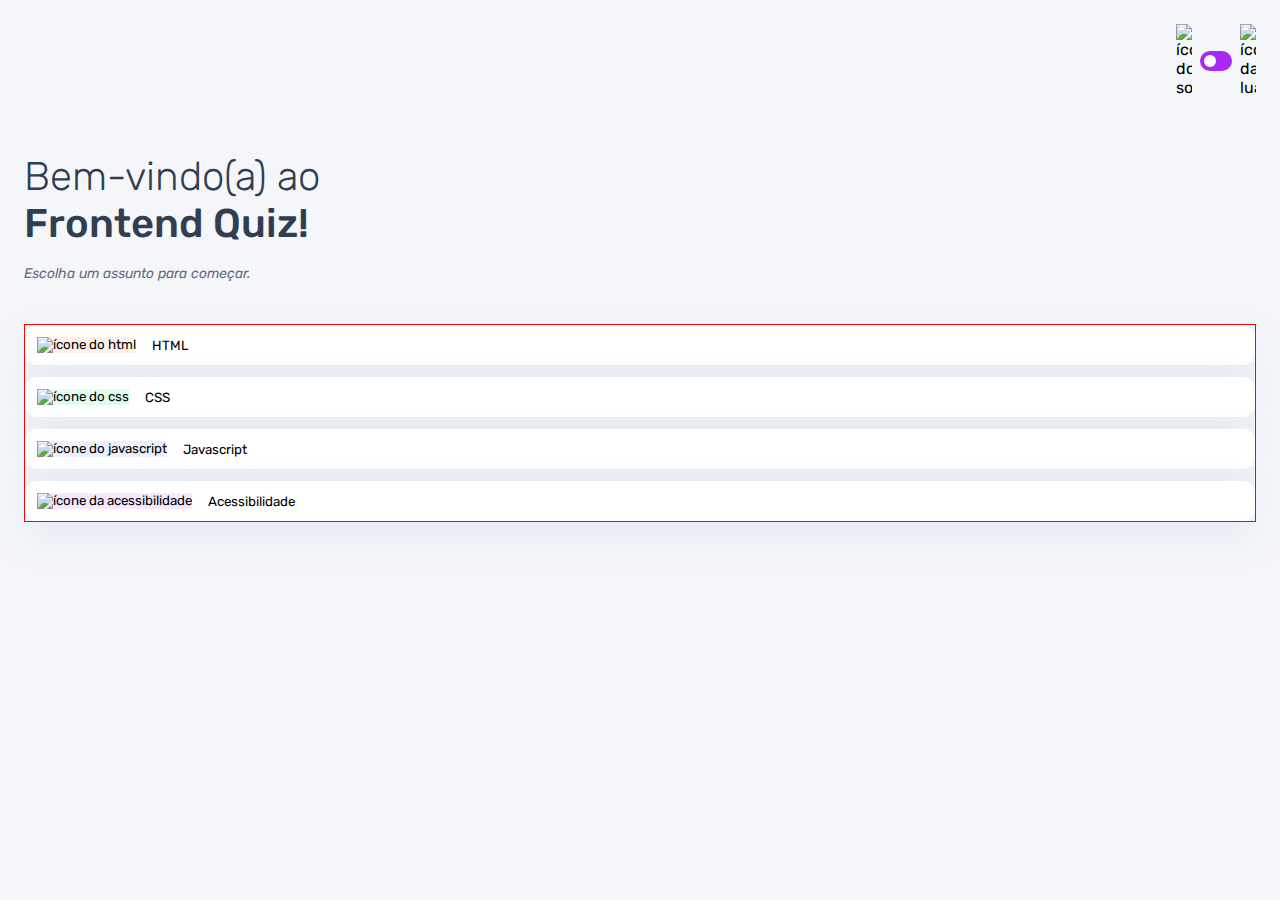
==== index.html @ fc1d2df2 "primeira parte da estilização dos botões de assunto" ====
<!DOCTYPE html>
<html lang="pt-BR">
<head>
    <meta charset="UTF-8">
    <meta name="viewport" content="width=device-width, initial-scale=1.0">
    <link rel="preconnect" href="https://fonts.googleapis.com">
    <link rel="preconnect" href="https://fonts.gstatic.com" crossorigin>
    <link href="https://fonts.googleapis.com/css2?family=Rubik:ital,wght@0,300..900;1,300..900&display=swap" rel="stylesheet">
    <link rel="stylesheet" href="style.css">
    <title>Quiz App</title>
</head>
<body>
    <header>
        <div class="tema">
            <img src="./assets/images/icon-sun-dark.svg" alt="ícone do sol">

            <button>
                <div></div>
            </button>

            <img src="./assets/images/icon-moon-dark.svg" alt="ícone da lua">
        </div>
    </header>

    <main>
        <section class="boas_vindas">
            <h1>
                Bem-vindo(a) ao <br> 
                <strong>Frontend Quiz!</strong>
            </h1>

            <p>Escolha um assunto para começar.</p>
        </section>

        <section class="assuntos">
            <button class="botao_html">
                <div>
                    <img src="./assets/images/icon-html.svg" alt="ícone do html">
                </div>
                HTML
            </button>

            <button class="botao_css">
                <div>
                    <img src="./assets/images/icon-css.svg" alt="ícone do css">
                </div>
                CSS
            </button>

            <button class="botao_javascript">
                <div>
                    <img src="./assets/images/icon-js.svg" alt="ícone do javascript">
                </div>
                Javascript
            </button>

            <button class="botao_acessibilidade">
                <div>
                    <img src="./assets/images/icon-accessibility.svg" alt="ícone da acessibilidade">
                </div>
                Acessibilidade
            </button>
        </section>
    </main>
</body>
</html>
---- style.css ----
* {
    margin: 0;
    padding: 0;
    box-sizing: border-box;
    font-family: "Rubik", sans-serif;
    -webkit-font-smoothing: antialiassed;
}

:root {

    --bg-color: #f4f6fa;
    --purple: #a729f5;
    --primary-text-color: #313e51;
    --secundary-text-color: #626c7f;
    --button-bg: #fff;
    --shadow: 0px 16px 40px 0px rgba(143, 160, 193, 0.14);
    --bg-html: #fff1e9;
    --bg-css: #e0fdef;
    --bg-javascript: #ebf0ff;
    --bg-acessibilidade: #f6e7ff;
    --white: #fff;
    --bg-mobile: url(../assets/images/pattern-background-mobile-light.svg);
}

body {

    height: 100svh;
    background: var(--bg-mobile) var(--bg-color);
    background-repeat: no-repeat;
    background-size: cover;
}

header {
    
    padding: 16px 24px;
    display: flex;
    justify-content: flex-end;
}

.tema {

    padding: 8px 0;
    display: flex;
    align-items: center;
    gap: 8px;
}

.tema img {

    width: 16px;
}

.tema button {

    height: 20px;
    width: 32px;
    background: var(--purple);
    border: 0;
    border-radius: 999px;
    padding: 4px;
}

.tema button div {

    background: var(--white);
    width: 12px;
    height: 12px;
    border-radius: 999px;
}

main {

    padding: 32px 24px;

}

.boas_vindas {

    margin-bottom: 40px;
}

.boas_vindas h1 {

    font-size: 40px;
    font-weight: 300;
    color: var(--primary-text-color);
    margin-bottom: 16px;
}  

.boas_vindas h1 strong {

    font-weight: 500;
}

.boas_vindas p {

    color: var(--secundary-text-color);
    font-size: 14px;
    line-height: 150%;
    font-style: italic;
}

.assuntos {

    border: 1px solid red;

    display: flex;
    flex-direction: column;
    gap: 12px;
}

.assuntos button {

    border: none;
    background: var(--button-bg);
    display: flex;
    align-items: center;
    gap: 16px;
    padding: 12px;
    border-radius: 12px;
    box-shadow: var(--shadow);
}

.botao_html div {

    background: var(--bg-html);
}

.botao_css div {

    background: var(--bg-css);
}

.botao_javascript div {

    background: var(--bg-javascript);
}

.botao_acessibilidade div {

    background: var(--bg-acessibilidade);
}
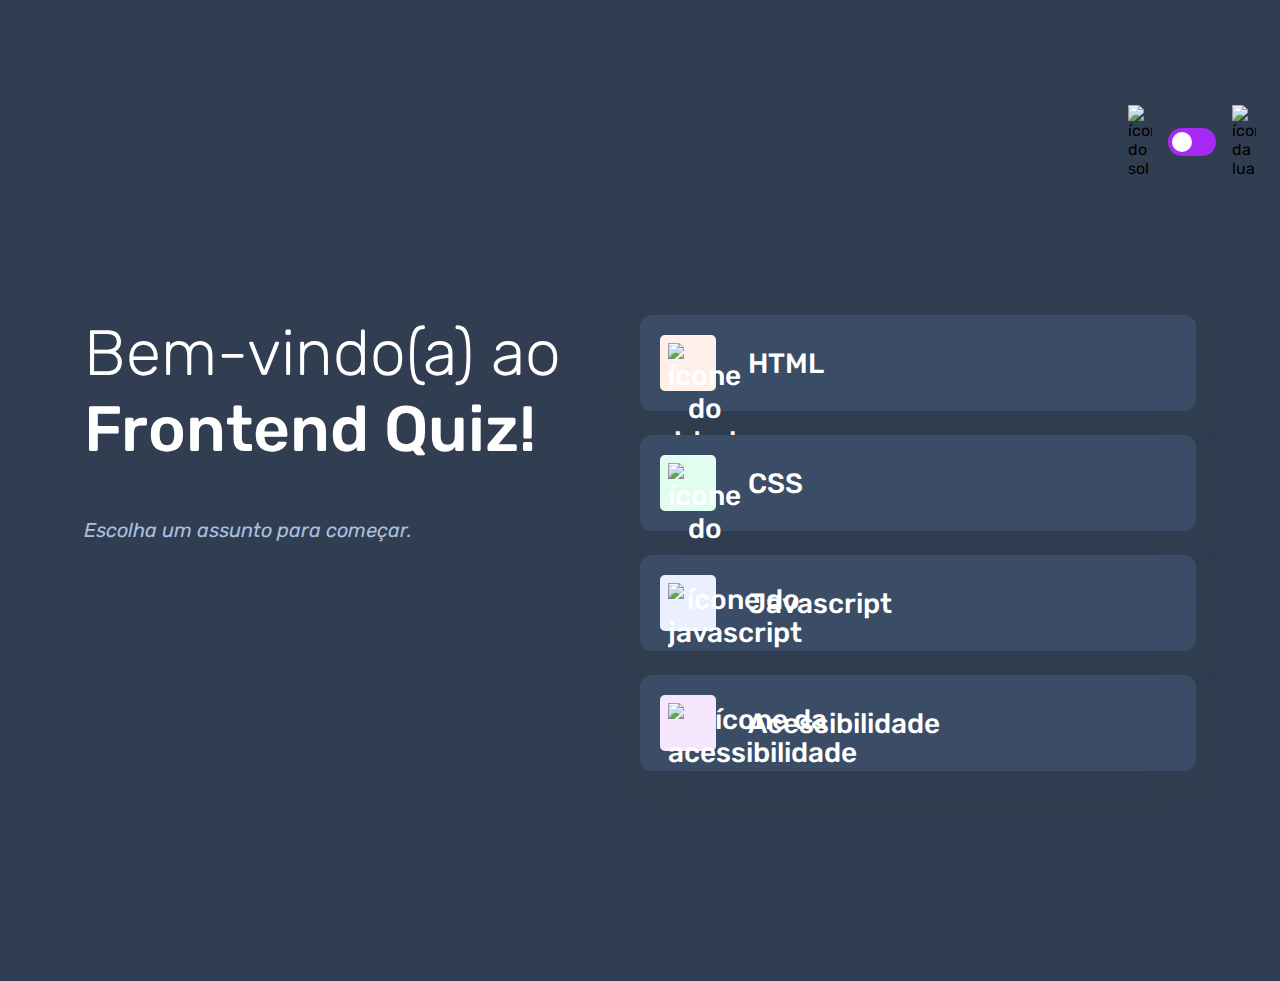
==== commit 8119cafc: "adaptação das cores para tema escuro" ====
--- a/index.html
+++ b/index.html
@@ -9,7 +9,7 @@
     <link rel="stylesheet" href="style.css">
     <title>Quiz App</title>
 </head>
-<body>
+<body class="escuro">
     <header>
         <div class="tema">
             <img src="./assets/images/icon-sun-dark.svg" alt="ícone do sol">
--- a/style.css
+++ b/style.css
@@ -19,7 +19,19 @@
     --bg-javascript: #ebf0ff;
     --bg-acessibilidade: #f6e7ff;
     --white: #fff;
-    --bg-mobile: url(../assets/images/pattern-background-mobile-light.svg);
+    --bg-mobile: url(./assets/images/pattern-background-mobile-light.svg);
+    --bg-desktop: url(./assets/images/pattern-background-desktop-light.svg);
+}
+
+body.escuro {
+
+    --bg-color: #313e51;
+    --bg-mobile: url(./assets/images/pattern-background-mobile-dark.svg);
+    --bg-desktop: url(./assets/images/pattern-background-desktop-dark.svg);
+    --primary-text-color: #fff;
+    --secundary-text-color: #abc1e1;
+    --button-bg: #3b4d66;
+    --shadow: 0px 16px 40px 0px rgba(49, 62, 81, 0.14);
 }
 
 body {
@@ -102,8 +114,6 @@
 
 .assuntos {
 
-    border: 1px solid red;
-
     display: flex;
     flex-direction: column;
     gap: 12px;
@@ -119,7 +129,24 @@
     padding: 12px;
     border-radius: 12px;
     box-shadow: var(--shadow);
-}
+    font-size: 18px;
+    font-weight: 500;
+    color: var(--primary-text-color);
+}
+
+.assuntos button div {
+
+    width: 40px;
+    height: 40px;
+    padding: 5px;
+    border-radius: 5px;
+}
+
+.assuntos button img {
+
+    width: 100%;
+}
+
 
 .botao_html div {
 
@@ -139,4 +166,83 @@
 .botao_acessibilidade div {
 
     background: var(--bg-acessibilidade);
+}
+
+@media(min-width: 1100px) {
+
+    body {
+
+        background: var(--bg-desktop) var(--bg-color);
+        background-size: cover;
+        background-repeat: no-repeat;
+    }
+
+    header {
+
+        margin-block: 81px;
+    }
+
+    .tema {
+
+        gap: 16px;
+    }
+
+    .tema img {
+
+        width: 24px;
+    }
+
+    .tema button {
+
+        width: 48px;
+        height: 28px;
+    }
+
+    .tema button div{
+
+        width: 20px;
+        height: 20px;
+    }
+
+    main {
+
+        display: flex;
+        max-width: 1160px;
+        margin-inline: auto;
+    }
+
+    section {
+
+        width: 100%;
+    }
+
+    .boas_vindas h1 {
+
+        font-size: 64px;
+        margin-bottom: 48px;
+    }
+
+    .boas_vindas p {
+
+        font-size: 20px;
+    }
+
+    .assuntos {
+
+        gap: 24px;
+    }
+
+    .assuntos button {
+
+        font-size: 28px;
+        padding: 20px;
+        gap: 32px;
+    }
+
+    .assuntos button div {
+
+        width: 56px;
+        height: 56px;
+        padding: 8px;
+    }
 }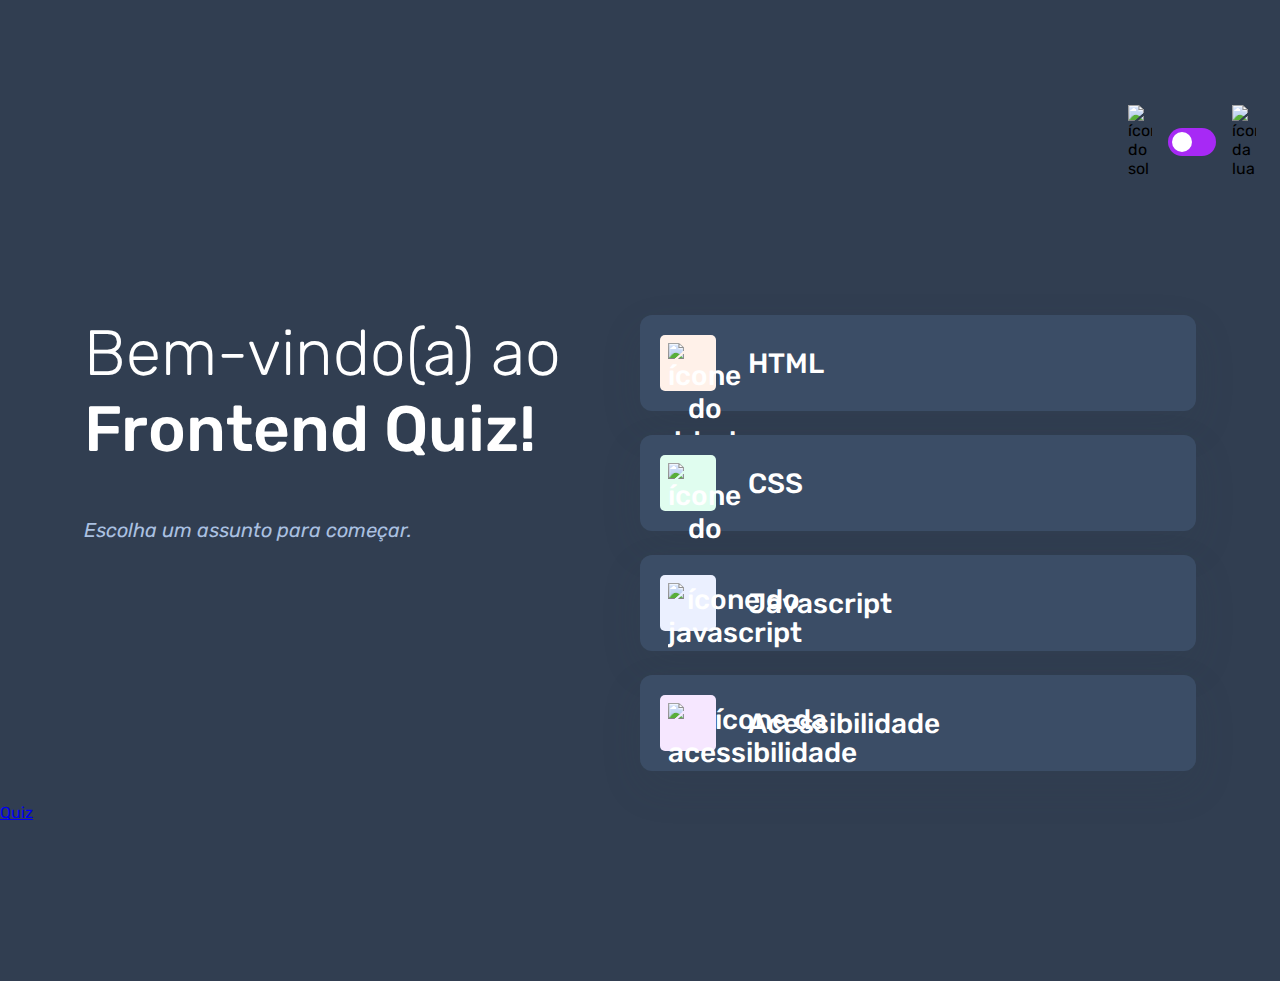
==== commit f50e3d39: "Criação da página do quiz" ====
--- a/index.html
+++ b/index.html
@@ -62,5 +62,7 @@
             </button>
         </section>
     </main>
+
+    <a href="./pages/quiz/quiz.html">Quiz</a>
 </body>
 </html>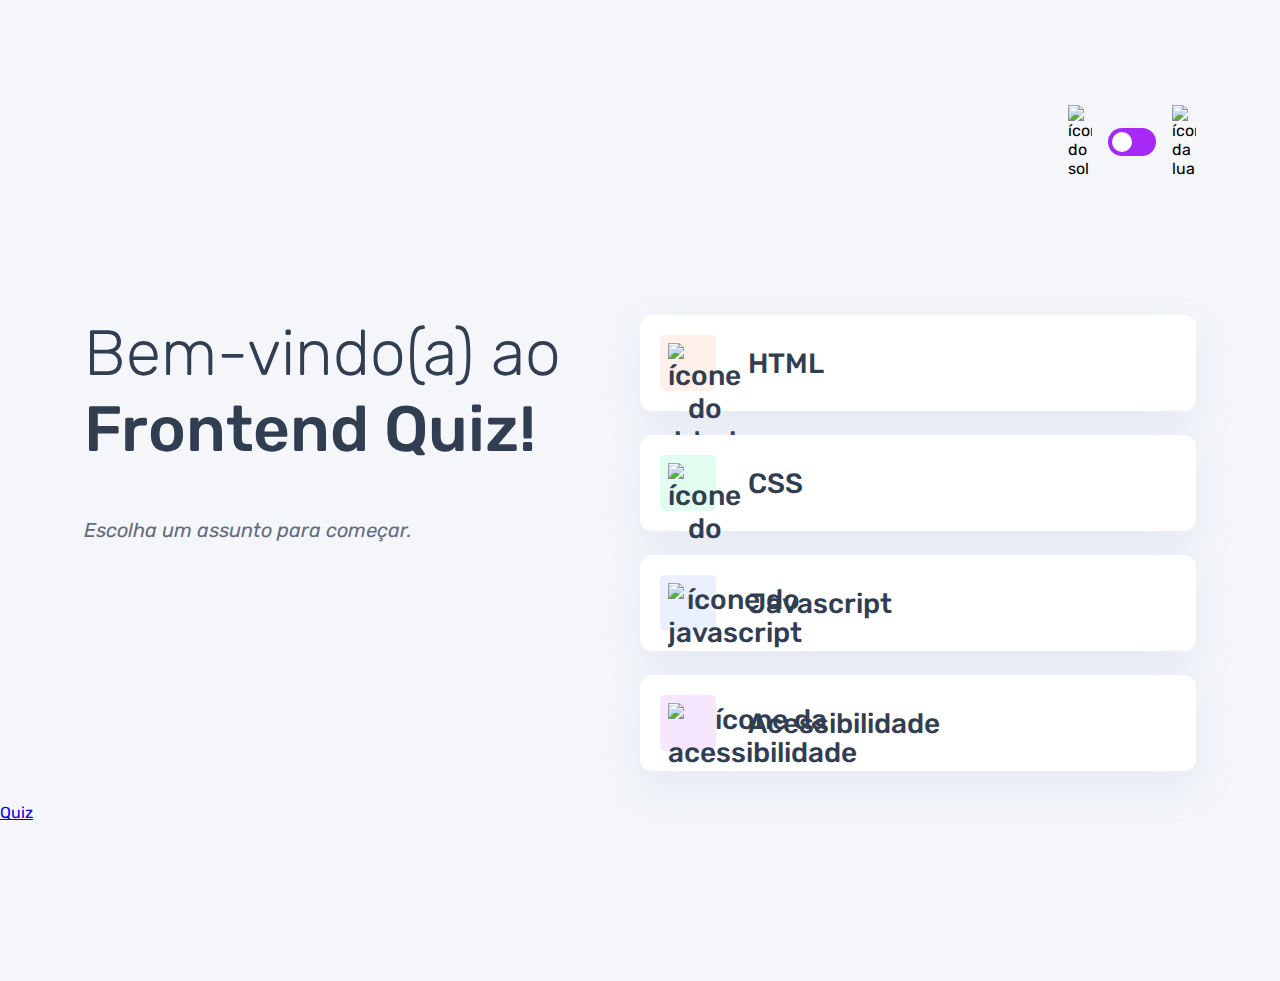
==== commit 2cd1bc26: "Primeiros ajustes do tema no javascript" ====
--- a/index.html
+++ b/index.html
@@ -7,9 +7,10 @@
     <link rel="preconnect" href="https://fonts.gstatic.com" crossorigin>
     <link href="https://fonts.googleapis.com/css2?family=Rubik:ital,wght@0,300..900;1,300..900&display=swap" rel="stylesheet">
     <link rel="stylesheet" href="style.css">
+    <script src="./script.js" defer></script>
     <title>Quiz App</title>
 </head>
-<body class="escuro">
+<body>
     <header>
         <div class="tema">
             <img src="./assets/images/icon-sun-dark.svg" alt="ícone do sol">
--- a/style.css
+++ b/style.css
@@ -47,6 +47,8 @@
     padding: 16px 24px;
     display: flex;
     justify-content: flex-end;
+    max-width: 1160px;
+    margin-inline: auto;
 }
 
 .tema {
@@ -70,6 +72,7 @@
     border: 0;
     border-radius: 999px;
     padding: 4px;
+    display: flex;
 }
 
 .tema button div {
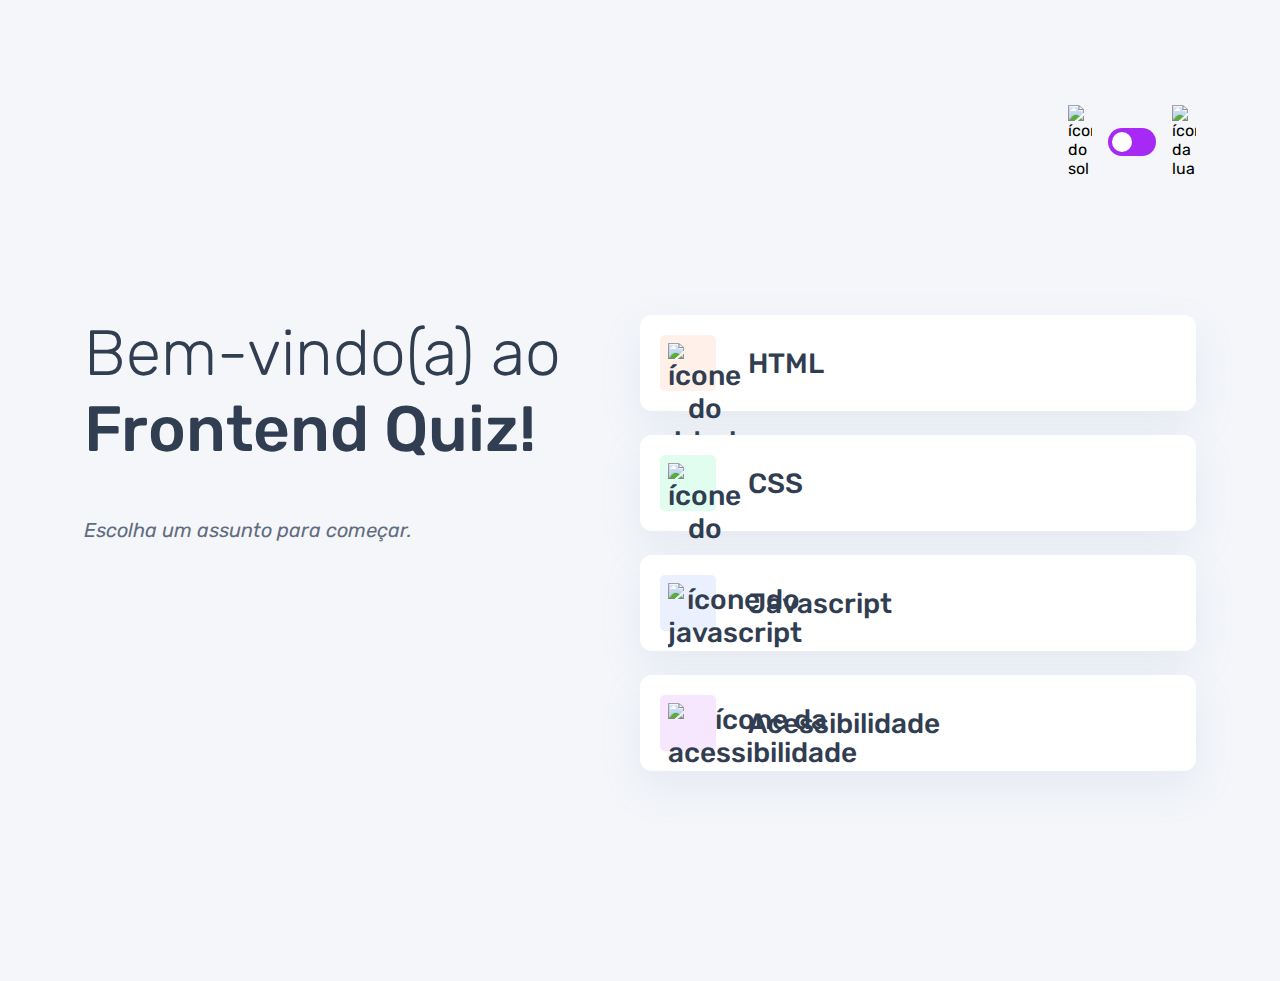
==== commit f3a521c0: "Adicionada a função para escolher o tema do quiz no index.html 0__0" ====
--- a/index.html
+++ b/index.html
@@ -7,7 +7,7 @@
     <link rel="preconnect" href="https://fonts.gstatic.com" crossorigin>
     <link href="https://fonts.googleapis.com/css2?family=Rubik:ital,wght@0,300..900;1,300..900&display=swap" rel="stylesheet">
     <link rel="stylesheet" href="style.css">
-    <script src="./script.js" defer></script>
+    <script src="./script.js" type="module" defer></script>
     <title>Quiz App</title>
 </head>
 <body>
@@ -63,7 +63,5 @@
             </button>
         </section>
     </main>
-
-    <a href="./pages/quiz/quiz.html">Quiz</a>
 </body>
 </html>--- a/style.css
+++ b/style.css
@@ -73,6 +73,7 @@
     border-radius: 999px;
     padding: 4px;
     display: flex;
+    cursor: pointer;
 }
 
 .tema button div {
@@ -135,6 +136,7 @@
     font-size: 18px;
     font-weight: 500;
     color: var(--primary-text-color);
+    cursor: pointer;
 }
 
 .assuntos button div {
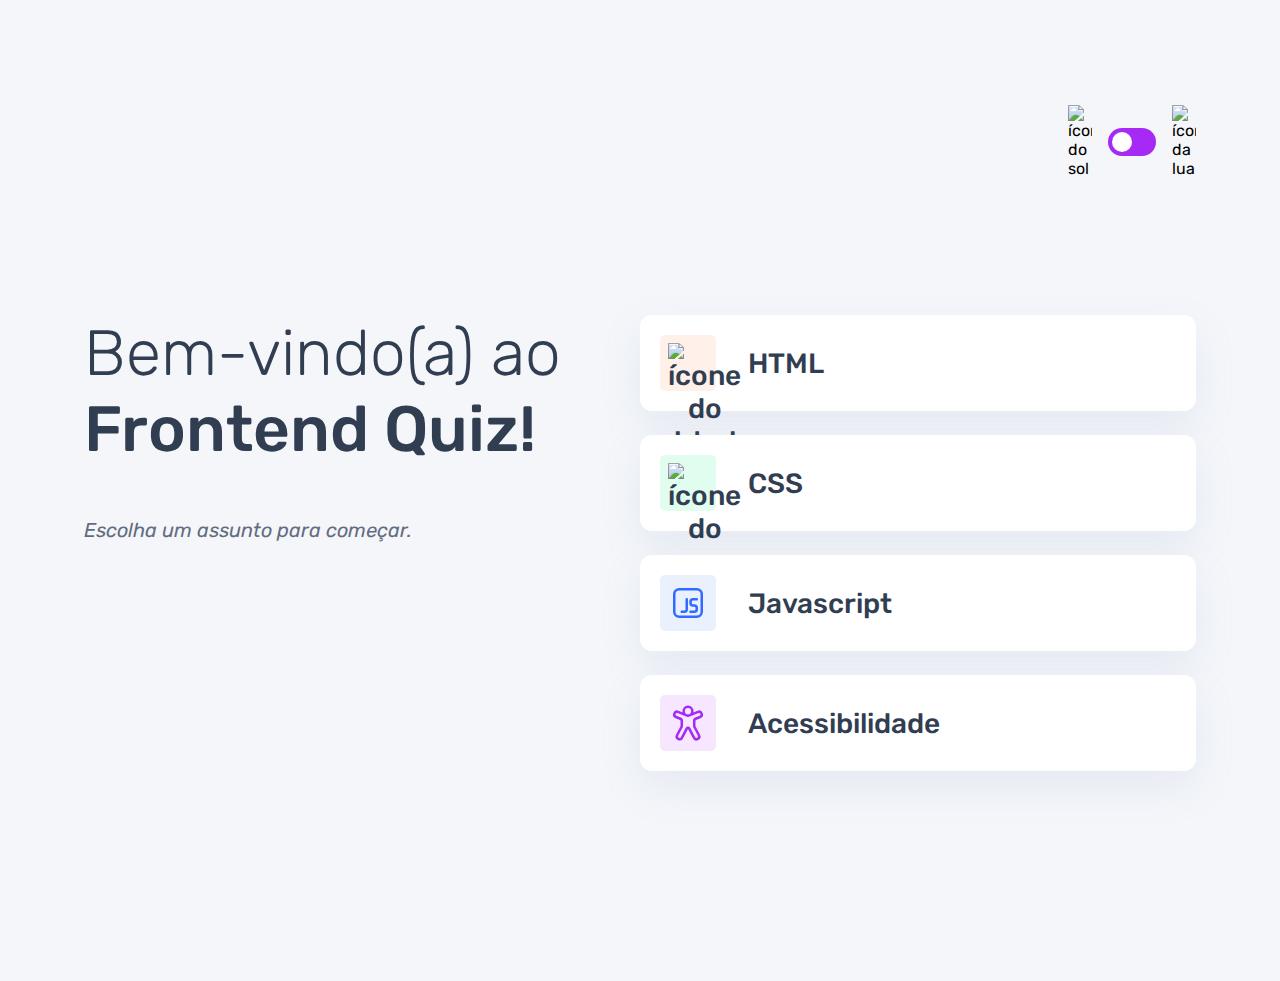
==== commit d7d85b7d: "alteração dinâmica do assunto da página" ====
--- a/index.html
+++ b/index.html
@@ -50,14 +50,14 @@
 
             <button class="botao_javascript">
                 <div>
-                    <img src="./assets/images/icon-js.svg" alt="ícone do javascript">
+                    <img src="./assets/images/icon-javascript.svg" alt="ícone do javascript">
                 </div>
                 Javascript
             </button>
 
             <button class="botao_acessibilidade">
                 <div>
-                    <img src="./assets/images/icon-accessibility.svg" alt="ícone da acessibilidade">
+                    <img src="./assets/images/icon-acessibilidade.svg" alt="ícone da acessibilidade">
                 </div>
                 Acessibilidade
             </button>
